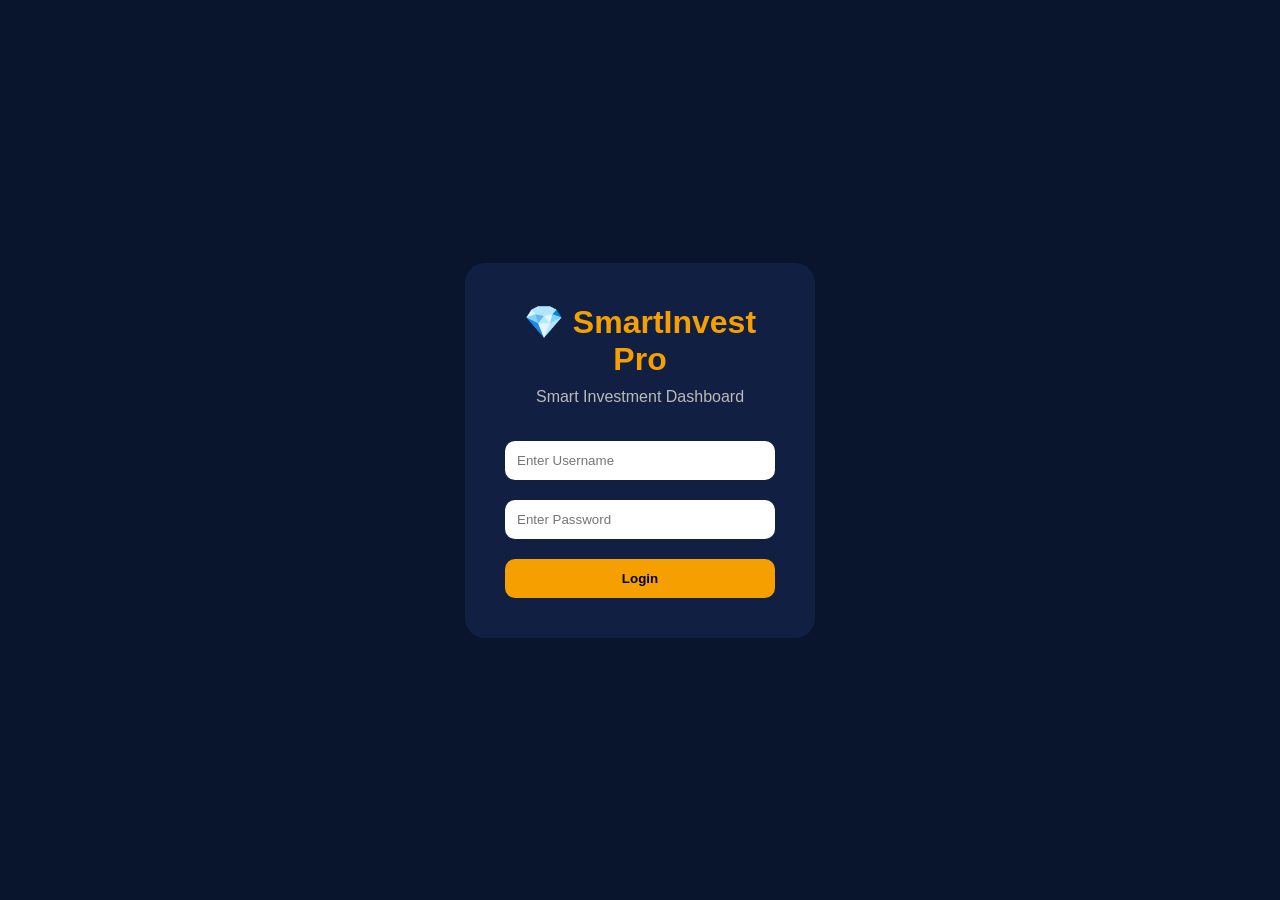
==== dashboard.html @ 78e732cb "Added Login Dashboard" ====
<!DOCTYPE html>
<html lang="en">
<head>
<meta charset="UTF-8">
<meta name="viewport" content="width=device-width, initial-scale=1.0">
<title>SmartInvest Dashboard</title>
<link rel="stylesheet" href="style.css">
</head>
<body>

<nav class="navbar">

    <div class="logo">
        💎 SmartInvest
    </div>

    <button onclick="logoutUser()">
        Logout
    </button>

</nav>

<section class="hero">

    <h1>
        Welcome To
        <span>SmartInvest Pro</span>
    </h1>

    <p>
        Monitor Investments, Growth and Financial Performance
    </p>

</section>

<section class="stats">

    <div class="card">
        <h2 id="balance">
            ₹50000
        </h2>
        <p>Total Balance</p>
    </div>

    <div class="card">
        <h2 id="profit">
            ₹12000
        </h2>
        <p>Total Profit</p>
    </div>

    <div class="card">
        <h2 id="users">
            5000+
        </h2>
        <p>Active Users</p>
    </div>

</section>

<section class="calculator">

    <h2>Investment Calculator</h2>

    <input
        type="number"
        id="amount"
        placeholder="Enter Amount"
    >

    <button onclick="calculateProfit()">
        Calculate Return
    </button>

    <h3 id="result"></h3>

</section>

<section class="transactions">

    <h2>Recent Transactions</h2>

    <table>

        <tr>
            <th>Name</th>
            <th>Amount</th>
            <th>Status</th>
        </tr>

        <tr>
            <td>Investment Plan A</td>
            <td>₹5000</td>
            <td>Completed</td>
        </tr>

        <tr>
            <td>Investment Plan B</td>
            <td>₹8000</td>
            <td>Completed</td>
        </tr>

        <tr>
            <td>Investment Plan C</td>
            <td>₹12000</td>
            <td>Pending</td>
        </tr>

    </table>

</section>

<script src="script.js"></script>

</body>
</html>
---- style.css ----
*{
margin:0;
padding:0;
box-sizing:border-box;
font-family:Arial,sans-serif;
}

body{
background:#08152d;
color:white;
}

.login-container{
height:100vh;
display:flex;
justify-content:center;
align-items:center;
}

.login-box{
background:#101f42;
padding:40px;
border-radius:20px;
width:350px;
text-align:center;
}

.login-box h1{
color:#f5a000;
margin-bottom:10px;
}

.subtitle{
margin-bottom:25px;
color:#bbb;
}

.login-box input{
width:100%;
padding:12px;
margin:10px 0;
border:none;
border-radius:10px;
}

.login-box button{
width:100%;
padding:12px;
background:#f5a000;
border:none;
border-radius:10px;
font-weight:bold;
cursor:pointer;
margin-top:10px;
}

.navbar{
display:flex;
justify-content:space-between;
padding:20px 50px;
background:#101f42;
}

.navbar button{
padding:10px 20px;
border:none;
background:#f5a000;
border-radius:10px;
cursor:pointer;
}

.hero{
text-align:center;
padding:80px 20px;
}

.hero h1{
font-size:55px;
}

.hero span{
color:#f5a000;
}

.stats{
display:grid;
grid-template-columns:repeat(auto-fit,minmax(250px,1fr));
gap:20px;
padding:40px;
}

.card{
background:#101f42;
padding:30px;
border-radius:15px;
text-align:center;
transition:0.3s;
}

.card:hover{
transform:translateY(-5px);
}

.card h2{
color:#f5a000;
margin-bottom:10px;
}

.calculator{
text-align:center;
padding:50px;
}

.calculator input{
padding:12px;
width:250px;
border:none;
border-radius:10px;
}

.calculator button{
padding:12px 20px;
background:#f5a000;
border:none;
border-radius:10px;
cursor:pointer;
margin-left:10px;
}

.calculator h3{
margin-top:20px;
}

.transactions{
padding:40px;
}

.transactions h2{
text-align:center;
margin-bottom:20px;
}

table{
width:100%;
border-collapse:collapse;
}

th,td{
padding:15px;
border:1px solid #1f356e;
text-align:center;
}

th{
background:#101f42;
}
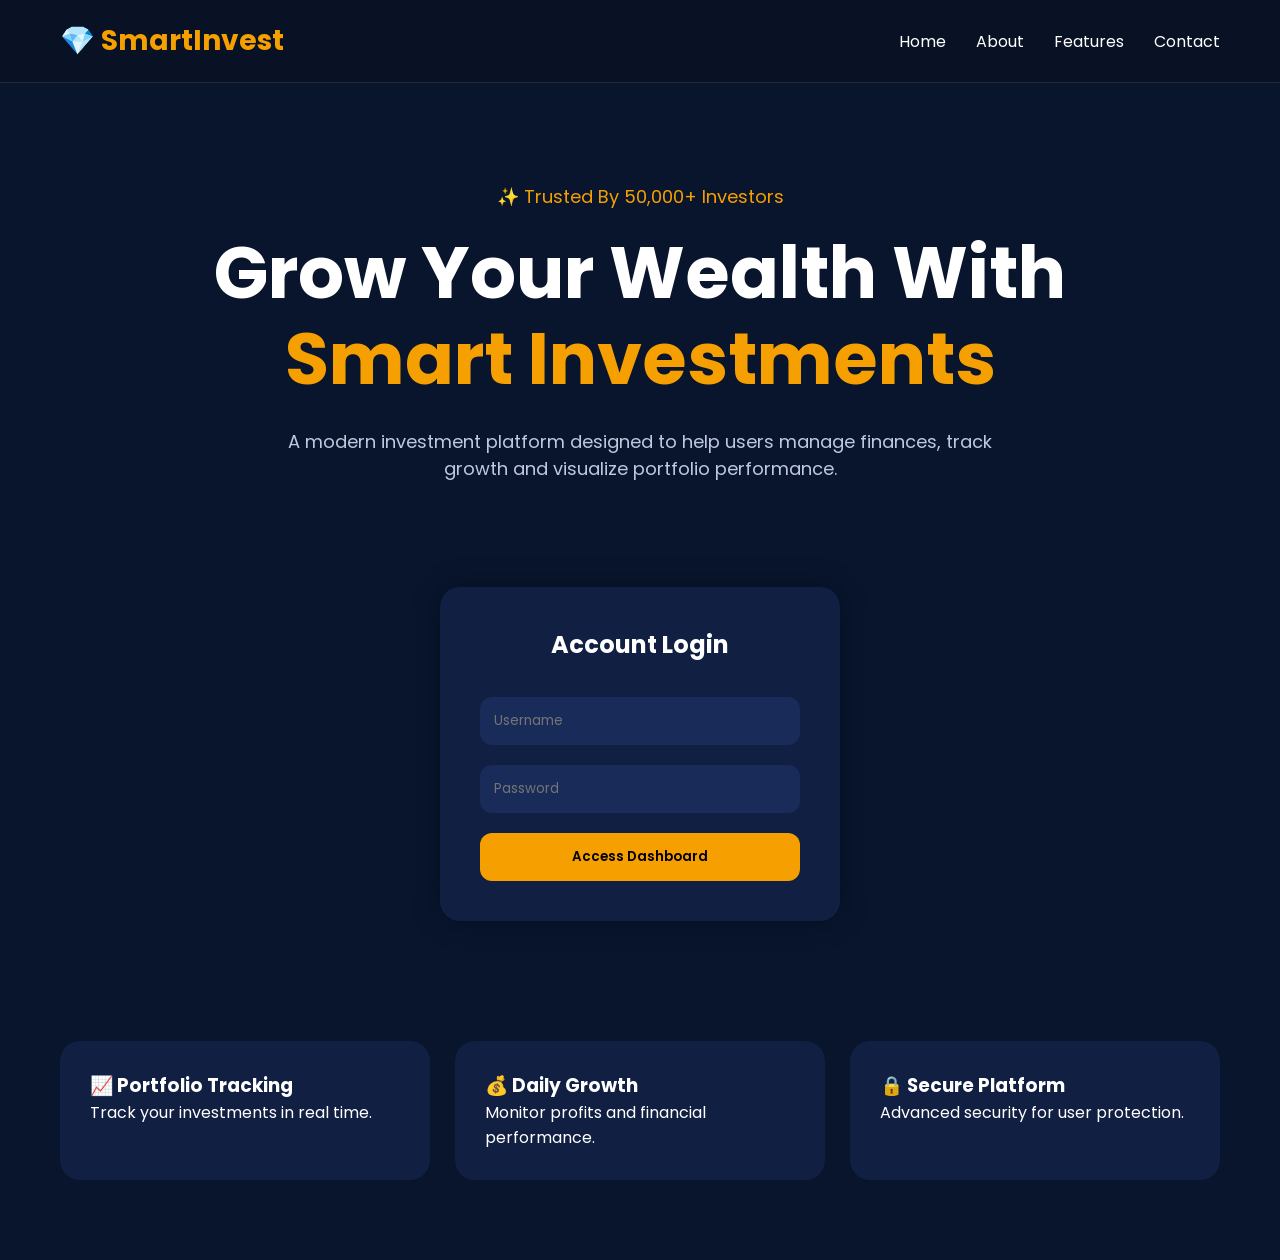
==== commit bd6a12a8: "Professional SmartInvest Upgrade" ====
--- a/dashboard.html
+++ b/dashboard.html
@@ -4,7 +4,11 @@
 <meta charset="UTF-8">
 <meta name="viewport" content="width=device-width, initial-scale=1.0">
 <title>SmartInvest Dashboard</title>
+
 <link rel="stylesheet" href="style.css">
+
+<link href="https://fonts.googleapis.com/css2?family=Poppins:wght@300;400;500;600;700&display=swap" rel="stylesheet">
+
 </head>
 <body>
 
@@ -14,21 +18,18 @@
         💎 SmartInvest
     </div>
 
-    <button onclick="logoutUser()">
+    <button class="logout-btn" onclick="logoutUser()">
         Logout
     </button>
 
 </nav>
 
-<section class="hero">
+<section class="dashboard-hero">
 
-    <h1>
-        Welcome To
-        <span>SmartInvest Pro</span>
-    </h1>
+    <h1>Investment Dashboard</h1>
 
     <p>
-        Monitor Investments, Growth and Financial Performance
+        Monitor portfolio growth, profits and investment performance.
     </p>
 
 </section>
@@ -36,24 +37,23 @@
 <section class="stats">
 
     <div class="card">
-        <h2 id="balance">
-            ₹50000
-        </h2>
-        <p>Total Balance</p>
+        <h3>Total Balance</h3>
+        <h2>₹ 50,000</h2>
     </div>
 
     <div class="card">
-        <h2 id="profit">
-            ₹12000
-        </h2>
-        <p>Total Profit</p>
+        <h3>Total Profit</h3>
+        <h2>₹ 12,500</h2>
     </div>
 
     <div class="card">
-        <h2 id="users">
-            5000+
-        </h2>
-        <p>Active Users</p>
+        <h3>Active Users</h3>
+        <h2>5,000+</h2>
+    </div>
+
+    <div class="card">
+        <h3>Growth Rate</h3>
+        <h2>15.8%</h2>
     </div>
 
 </section>
@@ -65,11 +65,11 @@
     <input
         type="number"
         id="amount"
-        placeholder="Enter Amount"
+        placeholder="Enter Investment Amount"
     >
 
     <button onclick="calculateProfit()">
-        Calculate Return
+        Calculate
     </button>
 
     <h3 id="result"></h3>
@@ -83,26 +83,26 @@
     <table>
 
         <tr>
-            <th>Name</th>
+            <th>Investment</th>
             <th>Amount</th>
             <th>Status</th>
         </tr>
 
         <tr>
-            <td>Investment Plan A</td>
-            <td>₹5000</td>
+            <td>Gold Plan</td>
+            <td>₹5,000</td>
             <td>Completed</td>
         </tr>
 
         <tr>
-            <td>Investment Plan B</td>
-            <td>₹8000</td>
+            <td>Silver Plan</td>
+            <td>₹8,000</td>
             <td>Completed</td>
         </tr>
 
         <tr>
-            <td>Investment Plan C</td>
-            <td>₹12000</td>
+            <td>Premium Plan</td>
+            <td>₹12,000</td>
             <td>Pending</td>
         </tr>
 
@@ -110,6 +110,39 @@
 
 </section>
 
+<section class="features">
+
+    <div class="feature-card">
+        <h3>📈 Portfolio Analytics</h3>
+        <p>Track performance with modern charts and analytics.</p>
+    </div>
+
+    <div class="feature-card">
+        <h3>🔒 Secure Investment</h3>
+        <p>Advanced security and encrypted transactions.</p>
+    </div>
+
+    <div class="feature-card">
+        <h3>⚡ Fast Growth</h3>
+        <p>Monitor growth trends and financial opportunities.</p>
+    </div>
+
+</section>
+
+<footer>
+
+    <h2>SmartInvest</h2>
+
+    <p>
+        Smart Investment Management Platform
+    </p>
+
+    <p>
+        © 2026 All Rights Reserved
+    </p>
+
+</footer>
+
 <script src="script.js"></script>
 
 </body>
--- a/style.css
+++ b/style.css
@@ -2,155 +2,297 @@
 margin:0;
 padding:0;
 box-sizing:border-box;
-font-family:Arial,sans-serif;
+font-family:'Poppins',sans-serif;
 }
 
 body{
 background:#08152d;
 color:white;
-}
-
-.login-container{
-height:100vh;
-display:flex;
-justify-content:center;
-align-items:center;
-}
-
-.login-box{
-background:#101f42;
-padding:40px;
-border-radius:20px;
-width:350px;
-text-align:center;
-}
-
-.login-box h1{
-color:#f5a000;
-margin-bottom:10px;
-}
-
-.subtitle{
-margin-bottom:25px;
-color:#bbb;
-}
-
-.login-box input{
-width:100%;
-padding:12px;
-margin:10px 0;
-border:none;
-border-radius:10px;
-}
-
-.login-box button{
-width:100%;
-padding:12px;
-background:#f5a000;
-border:none;
-border-radius:10px;
-font-weight:bold;
-cursor:pointer;
-margin-top:10px;
+overflow-x:hidden;
 }
 
 .navbar{
 display:flex;
 justify-content:space-between;
-padding:20px 50px;
-background:#101f42;
-}
-
-.navbar button{
-padding:10px 20px;
-border:none;
+align-items:center;
+padding:20px 60px;
+background:#091124;
+border-bottom:1px solid rgba(255,255,255,.1);
+}
+
+.logo{
+font-size:28px;
+font-weight:700;
+color:#f5a000;
+}
+
+.nav-links{
+display:flex;
+list-style:none;
+gap:30px;
+}
+
+.nav-links li{
+cursor:pointer;
+transition:.3s;
+}
+
+.nav-links li:hover{
+color:#f5a000;
+}
+
+.hero{
+text-align:center;
+padding:100px 20px 40px;
+}
+
+.trust{
+color:#f5a000;
+margin-bottom:20px;
+font-size:18px;
+}
+
+.hero h1{
+font-size:72px;
+max-width:900px;
+margin:auto;
+line-height:1.2;
+}
+
+.hero span{
+color:#f5a000;
+}
+
+.hero-text{
+max-width:750px;
+margin:25px auto;
+color:#bfc8dd;
+font-size:18px;
+}
+
+.login-container{
+display:flex;
+justify-content:center;
+padding:40px 20px 80px;
+}
+
+.login-box{
+background:#101f42;
+padding:40px;
+border-radius:20px;
+width:400px;
+box-shadow:0 0 30px rgba(0,0,0,.3);
+}
+
+.login-box h2{
+text-align:center;
+margin-bottom:25px;
+}
+
+.login-box input{
+width:100%;
+padding:14px;
+margin:10px 0;
+border:none;
+border-radius:12px;
+background:#182b59;
+color:white;
+}
+
+.login-box button{
+width:100%;
+padding:14px;
+border:none;
+border-radius:12px;
 background:#f5a000;
-border-radius:10px;
-cursor:pointer;
-}
-
-.hero{
+font-weight:600;
+cursor:pointer;
+margin-top:10px;
+}
+
+.preview{
+display:grid;
+grid-template-columns:repeat(auto-fit,minmax(250px,1fr));
+gap:25px;
+padding:40px 60px 80px;
+}
+
+.preview-card{
+background:#101f42;
+padding:30px;
+border-radius:20px;
+transition:.3s;
+}
+
+.preview-card:hover{
+transform:translateY(-8px);
+}
+
+.dashboard-hero{
 text-align:center;
 padding:80px 20px;
 }
 
-.hero h1{
-font-size:55px;
-}
-
-.hero span{
-color:#f5a000;
+.dashboard-hero h1{
+font-size:60px;
+margin-bottom:15px;
+}
+
+.dashboard-hero p{
+color:#c7cfe3;
 }
 
 .stats{
 display:grid;
-grid-template-columns:repeat(auto-fit,minmax(250px,1fr));
-gap:20px;
-padding:40px;
+grid-template-columns:repeat(auto-fit,minmax(220px,1fr));
+gap:25px;
+padding:40px 60px;
 }
 
 .card{
 background:#101f42;
 padding:30px;
-border-radius:15px;
-text-align:center;
-transition:0.3s;
+border-radius:20px;
+text-align:center;
+transition:.3s;
 }
 
 .card:hover{
-transform:translateY(-5px);
+transform:translateY(-10px);
+box-shadow:0 0 25px rgba(245,160,0,.25);
 }
 
 .card h2{
 color:#f5a000;
-margin-bottom:10px;
+margin-top:10px;
+font-size:32px;
 }
 
 .calculator{
 text-align:center;
-padding:50px;
+padding:70px 20px;
+}
+
+.calculator h2{
+margin-bottom:25px;
 }
 
 .calculator input{
-padding:12px;
-width:250px;
-border:none;
-border-radius:10px;
+padding:14px;
+width:280px;
+border:none;
+border-radius:12px;
+background:#182b59;
+color:white;
 }
 
 .calculator button{
-padding:12px 20px;
+padding:14px 25px;
+border:none;
+border-radius:12px;
 background:#f5a000;
-border:none;
-border-radius:10px;
-cursor:pointer;
 margin-left:10px;
+cursor:pointer;
 }
 
 .calculator h3{
 margin-top:20px;
+color:#f5a000;
 }
 
 .transactions{
+padding:60px;
+}
+
+.transactions h2{
+text-align:center;
+margin-bottom:25px;
+}
+
+table{
+width:100%;
+border-collapse:collapse;
+background:#101f42;
+border-radius:20px;
+overflow:hidden;
+}
+
+th{
+background:#152a57;
+}
+
+th,td{
+padding:18px;
+text-align:center;
+border-bottom:1px solid rgba(255,255,255,.08);
+}
+
+.features{
+display:grid;
+grid-template-columns:repeat(auto-fit,minmax(250px,1fr));
+gap:25px;
+padding:60px;
+}
+
+.feature-card{
+background:#101f42;
+padding:30px;
+border-radius:20px;
+transition:.3s;
+}
+
+.feature-card:hover{
+transform:translateY(-10px);
+}
+
+footer{
+text-align:center;
 padding:40px;
-}
-
-.transactions h2{
-text-align:center;
-margin-bottom:20px;
-}
-
-table{
-width:100%;
-border-collapse:collapse;
-}
-
-th,td{
-padding:15px;
-border:1px solid #1f356e;
-text-align:center;
-}
-
-th{
-background:#101f42;
+background:#091124;
+margin-top:40px;
+}
+
+.logout-btn{
+background:#f5a000;
+border:none;
+padding:12px 20px;
+border-radius:12px;
+cursor:pointer;
+font-weight:600;
+}
+
+@media(max-width:768px){
+
+.hero h1{
+font-size:42px;
+}
+
+.dashboard-hero h1{
+font-size:42px;
+}
+
+.nav-links{
+display:none;
+}
+
+.stats,
+.features,
+.preview{
+padding:20px;
+}
+
+.transactions{
+padding:20px;
+}
+
+.calculator input{
+width:100%;
+margin-bottom:15px;
+}
+
+.calculator button{
+margin-left:0;
+width:100%;
+}
+
 }
